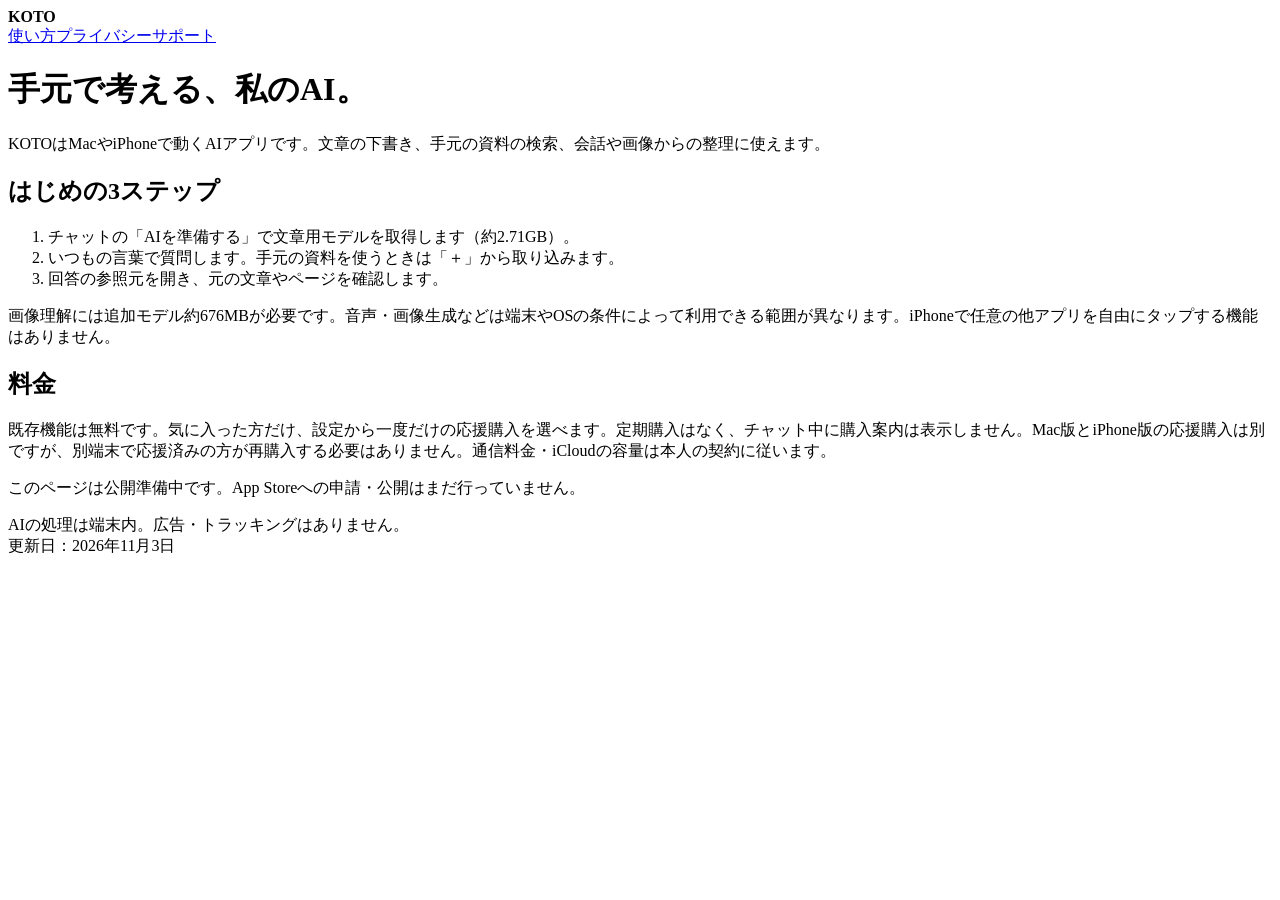
==== index.html @ f807294f "Publish reviewed KOTO documentation: index.html" ====
<!doctype html><html lang="ja"><head><meta charset="utf-8"><meta name="viewport" content="width=device-width,initial-scale=1"><meta name="color-scheme" content="light dark"><title>手元で考える、私のAI。 | KOTO</title><link rel="stylesheet" href="style.css"></head><body><header><strong>KOTO</strong><nav aria-label="サイト"><a href="index.html">使い方</a><a href="privacy.html">プライバシー</a><a href="support.html">サポート</a></nav></header><main><h1>手元で考える、私のAI。</h1><p>KOTOはMacやiPhoneで動くAIアプリです。文章の下書き、手元の資料の検索、会話や画像からの整理に使えます。</p><h2>はじめの3ステップ</h2><ol><li>チャットの「AIを準備する」で文章用モデルを取得します（約2.71GB）。</li><li>いつもの言葉で質問します。手元の資料を使うときは「＋」から取り込みます。</li><li>回答の参照元を開き、元の文章やページを確認します。</li></ol><p>画像理解には追加モデル約676MBが必要です。音声・画像生成などは端末やOSの条件によって利用できる範囲が異なります。iPhoneで任意の他アプリを自由にタップする機能はありません。</p><h2>料金</h2><p>既存機能は無料です。気に入った方だけ、設定から一度だけの応援購入を選べます。定期購入はなく、チャット中に購入案内は表示しません。Mac版とiPhone版の応援購入は別ですが、別端末で応援済みの方が再購入する必要はありません。通信料金・iCloudの容量は本人の契約に従います。</p><p>このページは公開準備中です。App Storeへの申請・公開はまだ行っていません。</p></main><footer>AIの処理は端末内。広告・トラッキングはありません。<br>更新日：2026年11月3日</footer></body></html>
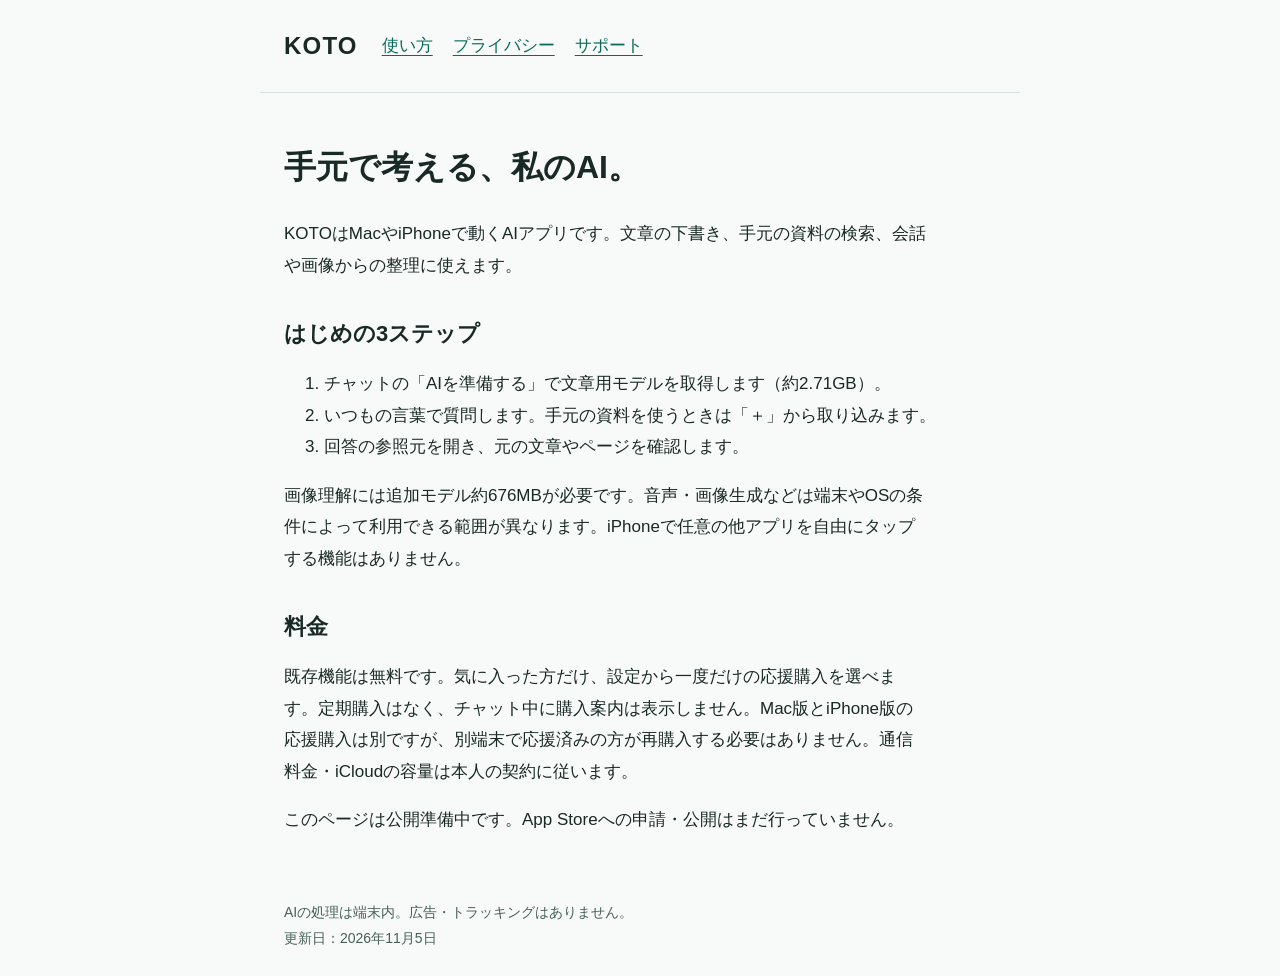
==== commit 53f57e0d: "Document verified KOTO support inbox and current privacy behavior" ====
--- a/index.html
+++ b/index.html
@@ -1 +1 @@
-<!doctype html><html lang="ja"><head><meta charset="utf-8"><meta name="viewport" content="width=device-width,initial-scale=1"><meta name="color-scheme" content="light dark"><title>手元で考える、私のAI。 | KOTO</title><link rel="stylesheet" href="style.css"></head><body><header><strong>KOTO</strong><nav aria-label="サイト"><a href="index.html">使い方</a><a href="privacy.html">プライバシー</a><a href="support.html">サポート</a></nav></header><main><h1>手元で考える、私のAI。</h1><p>KOTOはMacやiPhoneで動くAIアプリです。文章の下書き、手元の資料の検索、会話や画像からの整理に使えます。</p><h2>はじめの3ステップ</h2><ol><li>チャットの「AIを準備する」で文章用モデルを取得します（約2.71GB）。</li><li>いつもの言葉で質問します。手元の資料を使うときは「＋」から取り込みます。</li><li>回答の参照元を開き、元の文章やページを確認します。</li></ol><p>画像理解には追加モデル約676MBが必要です。音声・画像生成などは端末やOSの条件によって利用できる範囲が異なります。iPhoneで任意の他アプリを自由にタップする機能はありません。</p><h2>料金</h2><p>既存機能は無料です。気に入った方だけ、設定から一度だけの応援購入を選べます。定期購入はなく、チャット中に購入案内は表示しません。Mac版とiPhone版の応援購入は別ですが、別端末で応援済みの方が再購入する必要はありません。通信料金・iCloudの容量は本人の契約に従います。</p><p>このページは公開準備中です。App Storeへの申請・公開はまだ行っていません。</p></main><footer>AIの処理は端末内。広告・トラッキングはありません。<br>更新日：2026年11月3日</footer></body></html>
+<!doctype html><html lang="ja"><head><meta charset="utf-8"><meta name="viewport" content="width=device-width,initial-scale=1"><meta name="color-scheme" content="light dark"><title>手元で考える、私のAI。 | KOTO</title><link rel="stylesheet" href="style.css"></head><body><header><strong>KOTO</strong><nav aria-label="サイト"><a href="index.html">使い方</a><a href="privacy.html">プライバシー</a><a href="support.html">サポート</a></nav></header><main><h1>手元で考える、私のAI。</h1><p>KOTOはMacやiPhoneで動くAIアプリです。文章の下書き、手元の資料の検索、会話や画像からの整理に使えます。</p><h2>はじめの3ステップ</h2><ol><li>チャットの「AIを準備する」で文章用モデルを取得します（約2.71GB）。</li><li>いつもの言葉で質問します。手元の資料を使うときは「＋」から取り込みます。</li><li>回答の参照元を開き、元の文章やページを確認します。</li></ol><p>画像理解には追加モデル約676MBが必要です。音声・画像生成などは端末やOSの条件によって利用できる範囲が異なります。iPhoneで任意の他アプリを自由にタップする機能はありません。</p><h2>料金</h2><p>既存機能は無料です。気に入った方だけ、設定から一度だけの応援購入を選べます。定期購入はなく、チャット中に購入案内は表示しません。Mac版とiPhone版の応援購入は別ですが、別端末で応援済みの方が再購入する必要はありません。通信料金・iCloudの容量は本人の契約に従います。</p><p>このページは公開準備中です。App Storeへの申請・公開はまだ行っていません。</p></main><footer>AIの処理は端末内。広告・トラッキングはありません。<br>更新日：2026年11月5日</footer></body></html>
--- a/style.css
+++ b/style.css
@@ -0,0 +1 @@
+*{box-sizing:border-box}body{margin:0;background:#f8faf9;color:#192925;font:17px/1.85 -apple-system,BlinkMacSystemFont,'Hiragino Sans','Noto Sans JP',sans-serif}a{color:#086b58;text-underline-offset:4px}header,main,footer{max-width:760px;margin:auto;padding:24px}header{display:flex;align-items:center;gap:24px;border-bottom:1px solid #d7e2dd}header strong{font-size:24px;letter-spacing:.05em}nav{display:flex;gap:20px;flex-wrap:wrap}h1{font-size:32px;line-height:1.4;margin:28px 0}h2{font-size:22px;line-height:1.5;margin-top:36px}p,li{max-width:68ch}details{padding:18px 0;border-bottom:1px solid #d7e2dd}summary{cursor:pointer;font-weight:600}footer{font-size:14px;color:#476057}button,textarea{font:inherit}button{padding:12px 20px;cursor:pointer;background:#086b58;color:white;border:0;border-radius:8px}textarea{width:100%;min-height:200px;padding:14px;color:inherit;background:white;border:1px solid #738c82;border-radius:8px}a:focus-visible,button:focus-visible,summary:focus-visible{outline:3px solid #086b58;outline-offset:5px}@media(prefers-color-scheme:dark){body{background:#12201c;color:#e2ede7}a{color:#83d9bc}textarea{background:#192925}footer{color:#acc4b7}header,details{border-color:#3b5448}}@media(max-width:480px){header{display:block}nav{margin-top:12px}h1{font-size:26px}main{padding:20px}}
